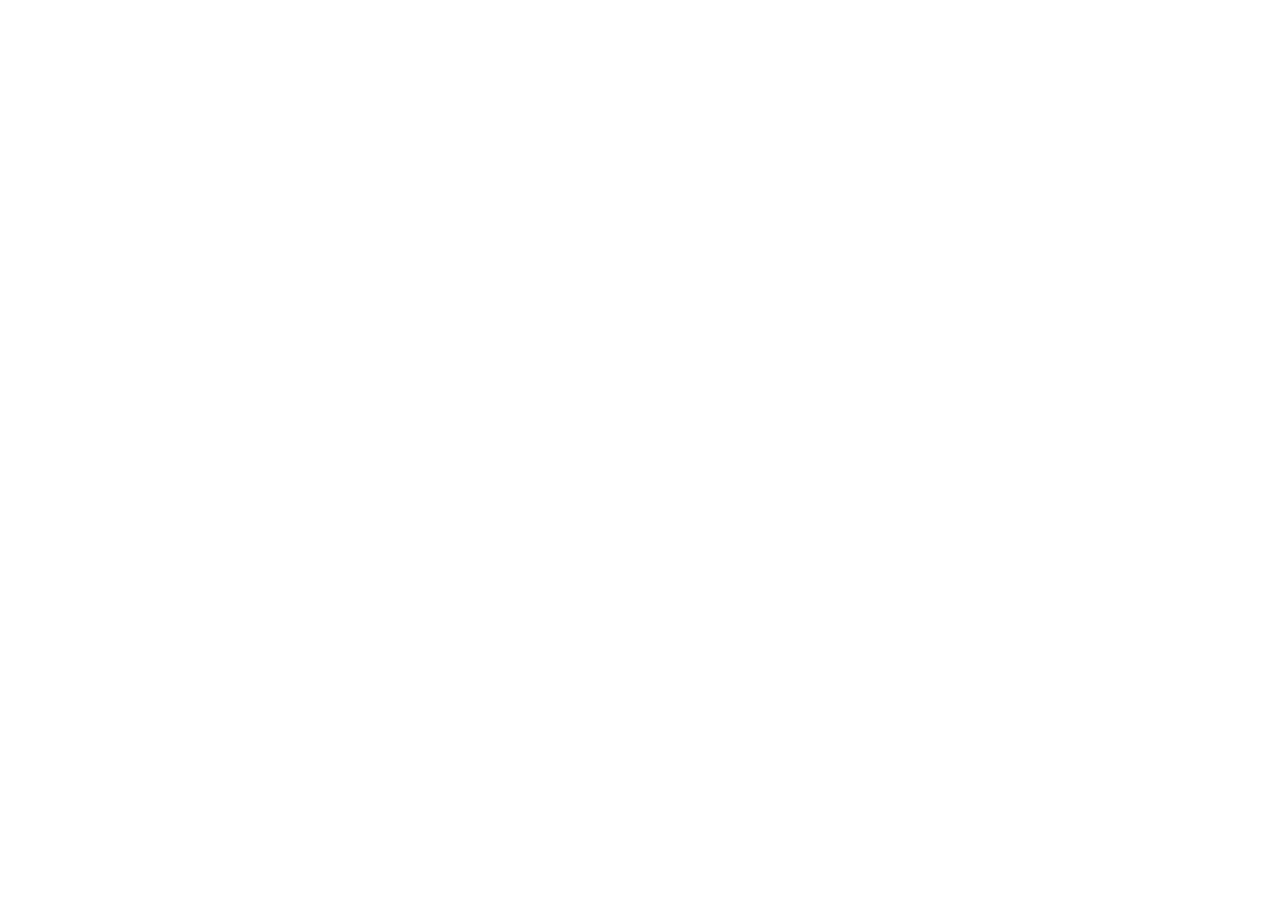
==== index.html @ 8b5f13f5 "Updates" ====
<!doctype html>
<html lang="en">
  <head>
    <meta charset="UTF-8" />
    <link rel="icon" type="image/svg+xml" href="/favicon.svg" />
    <meta name="viewport" content="width=device-width, initial-scale=1.0" />
    <meta
      name="description"
      content="Jeslan Driving School - professional driving training in Sammanthurai and Walathapity."
    />
    <link rel="preconnect" href="https://fonts.googleapis.com" />
    <link rel="preconnect" href="https://fonts.gstatic.com" crossorigin />
    <link
      href="https://fonts.googleapis.com/css2?family=Poppins:wght@400;500;600;700;800&family=Noto+Sans+Sinhala:wght@400;600;700;800&family=Noto+Sans+Tamil:wght@400;600;700;800&display=swap"
      rel="stylesheet"
    />
    <title>Jeslan Driving School</title>
    <!-- Single Page App routing support for GitHub Pages (rafgraph/spa-github-pages) -->
    <script type="text/javascript">
      (function(l) {
        if (l.search[1] === '/' ) {
          var decoded = l.search.slice(1).split('&').map(function(s) { 
            return s.replace(/~and~/g, '&') 
          }).join('?');
          window.history.replaceState(null, null,
              l.pathname.slice(0, -1) + decoded + l.hash
          );
        }
      }(window.location))
    </script>
    <script type="module" crossorigin src="/assets/index-y-U0zJZt.js"></script>
    <link rel="stylesheet" crossorigin href="/assets/index-NR5QsN_T.css">
  </head>
  <body>
    <div id="root"></div>
  </body>
</html>
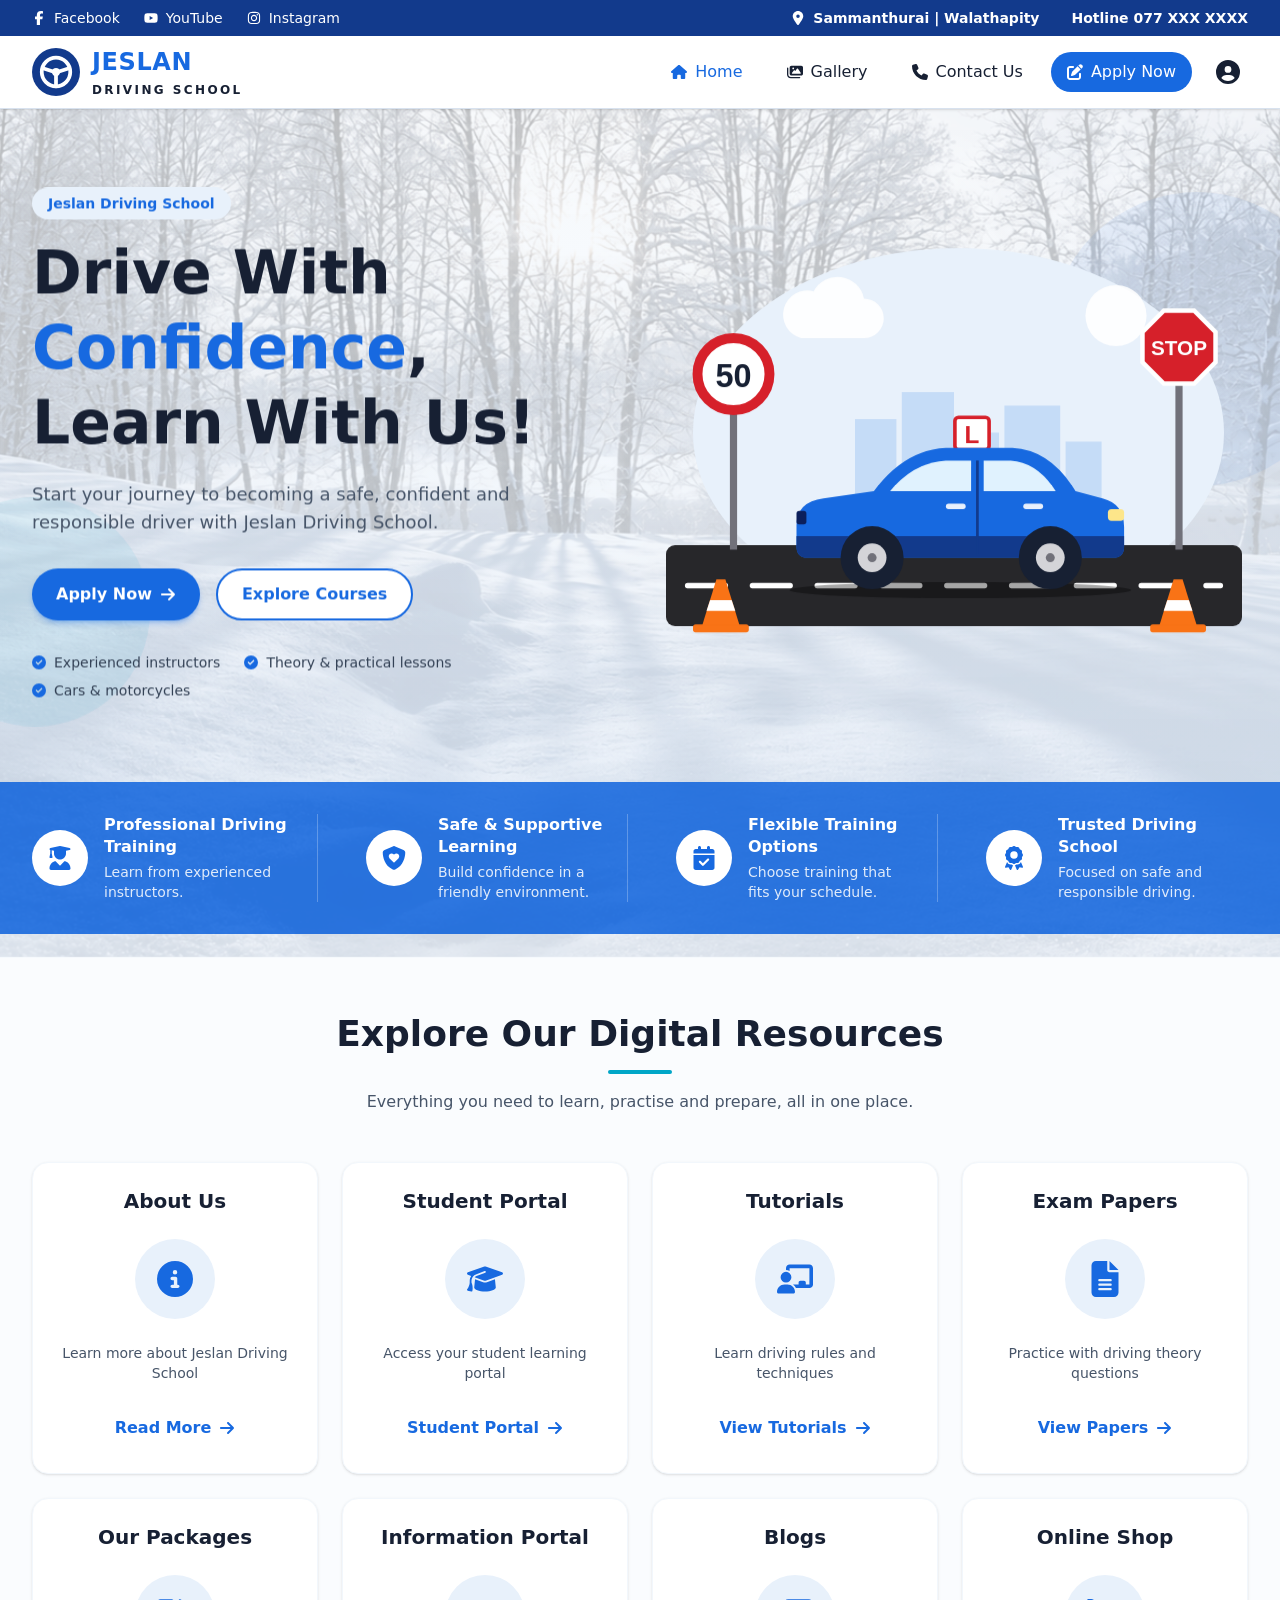
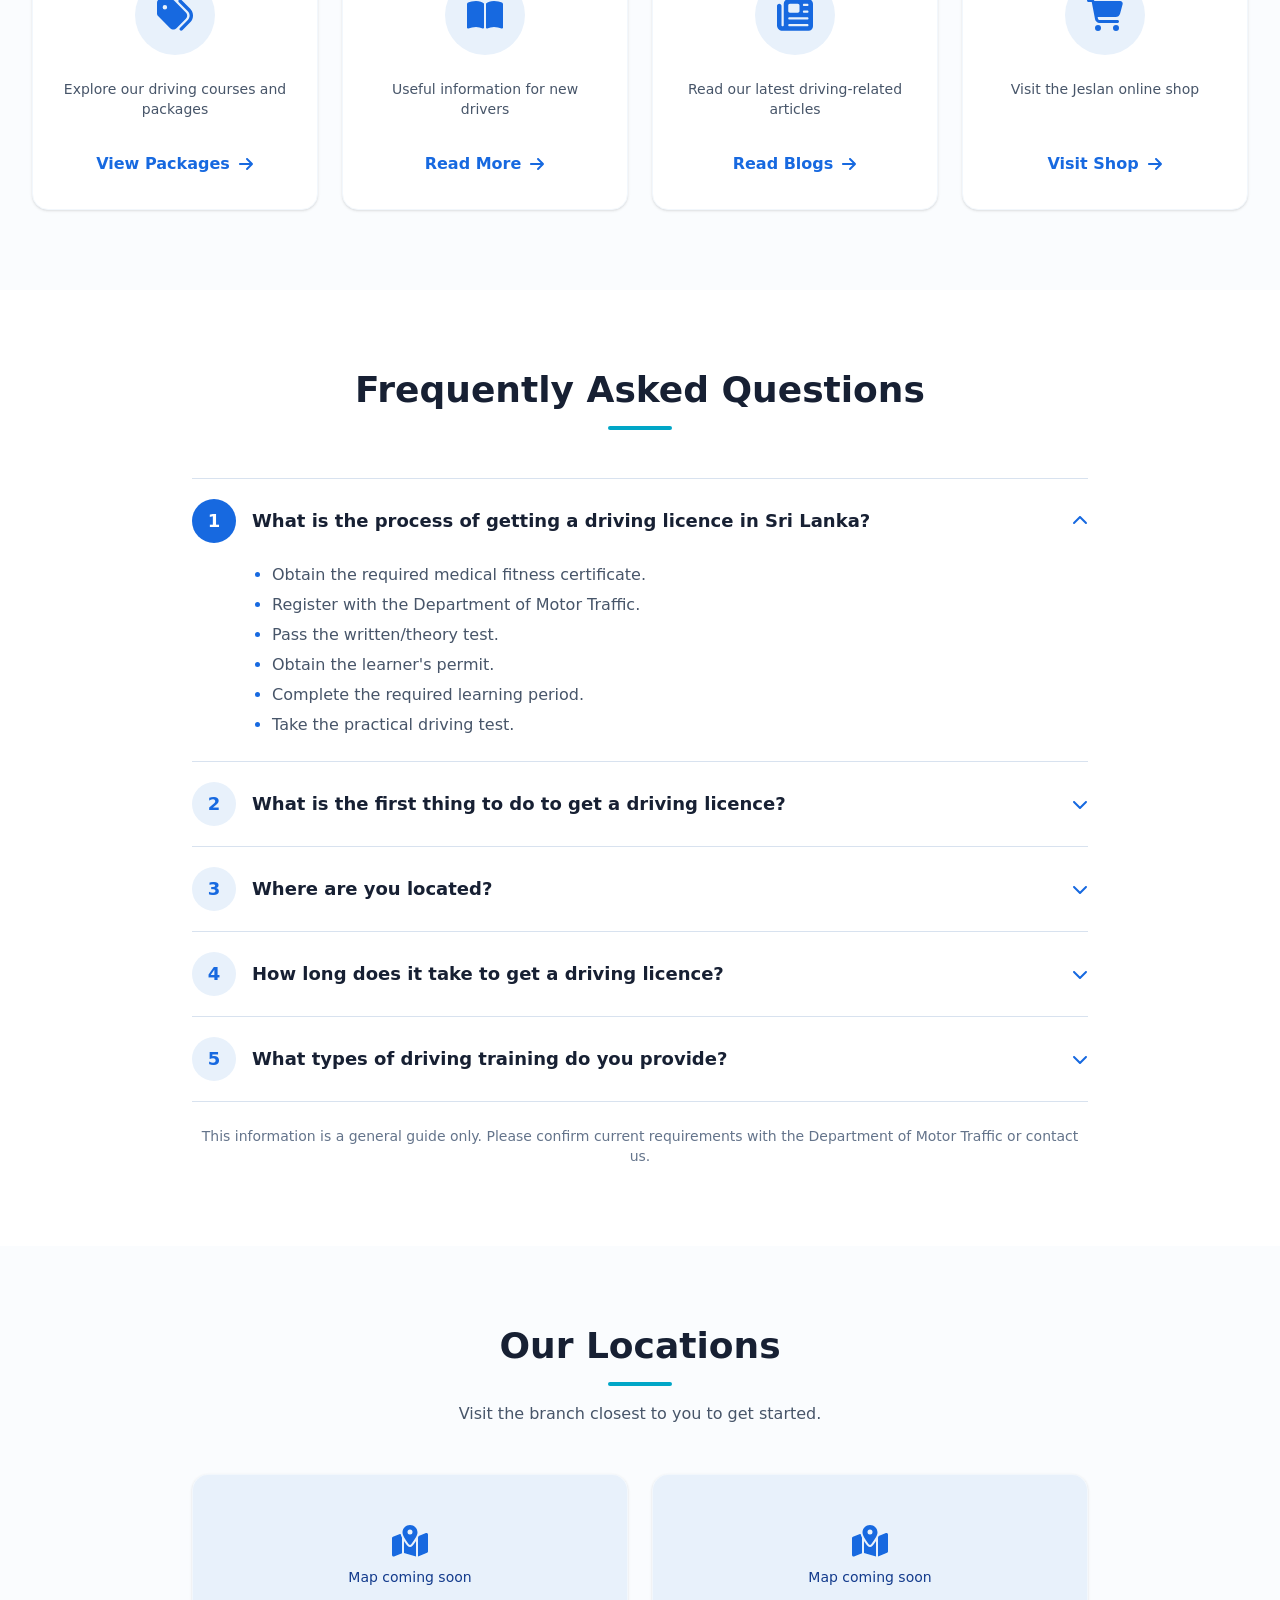
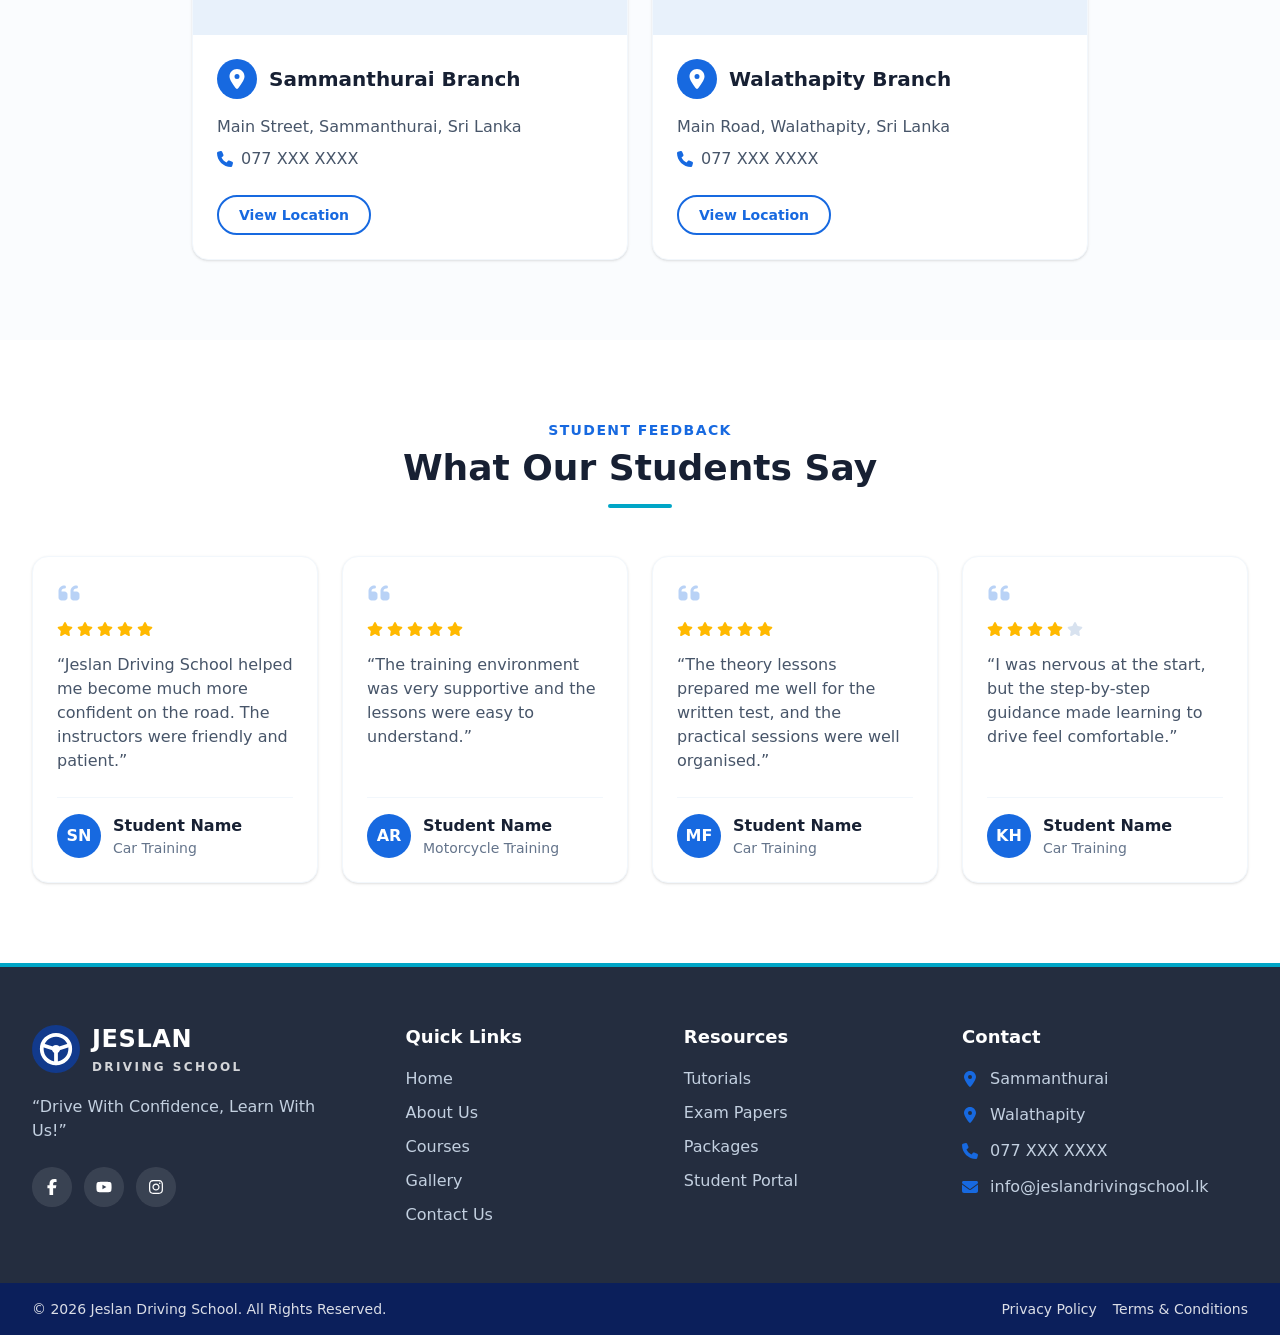
==== commit df5915e2: "Updates" ====
--- a/index.html
+++ b/index.html
@@ -2,7 +2,7 @@
 <html lang="en">
   <head>
     <meta charset="UTF-8" />
-    <link rel="icon" type="image/svg+xml" href="/favicon.svg" />
+    <link rel="icon" type="image/svg+xml" href="./favicon.svg" />
     <meta name="viewport" content="width=device-width, initial-scale=1.0" />
     <meta
       name="description"
@@ -28,8 +28,8 @@
         }
       }(window.location))
     </script>
-    <script type="module" crossorigin src="/assets/index-y-U0zJZt.js"></script>
-    <link rel="stylesheet" crossorigin href="/assets/index-NR5QsN_T.css">
+    <script type="module" crossorigin src="./assets/index-CeglUO8J.js"></script>
+    <link rel="stylesheet" crossorigin href="./assets/index-NR5QsN_T.css">
   </head>
   <body>
     <div id="root"></div>
